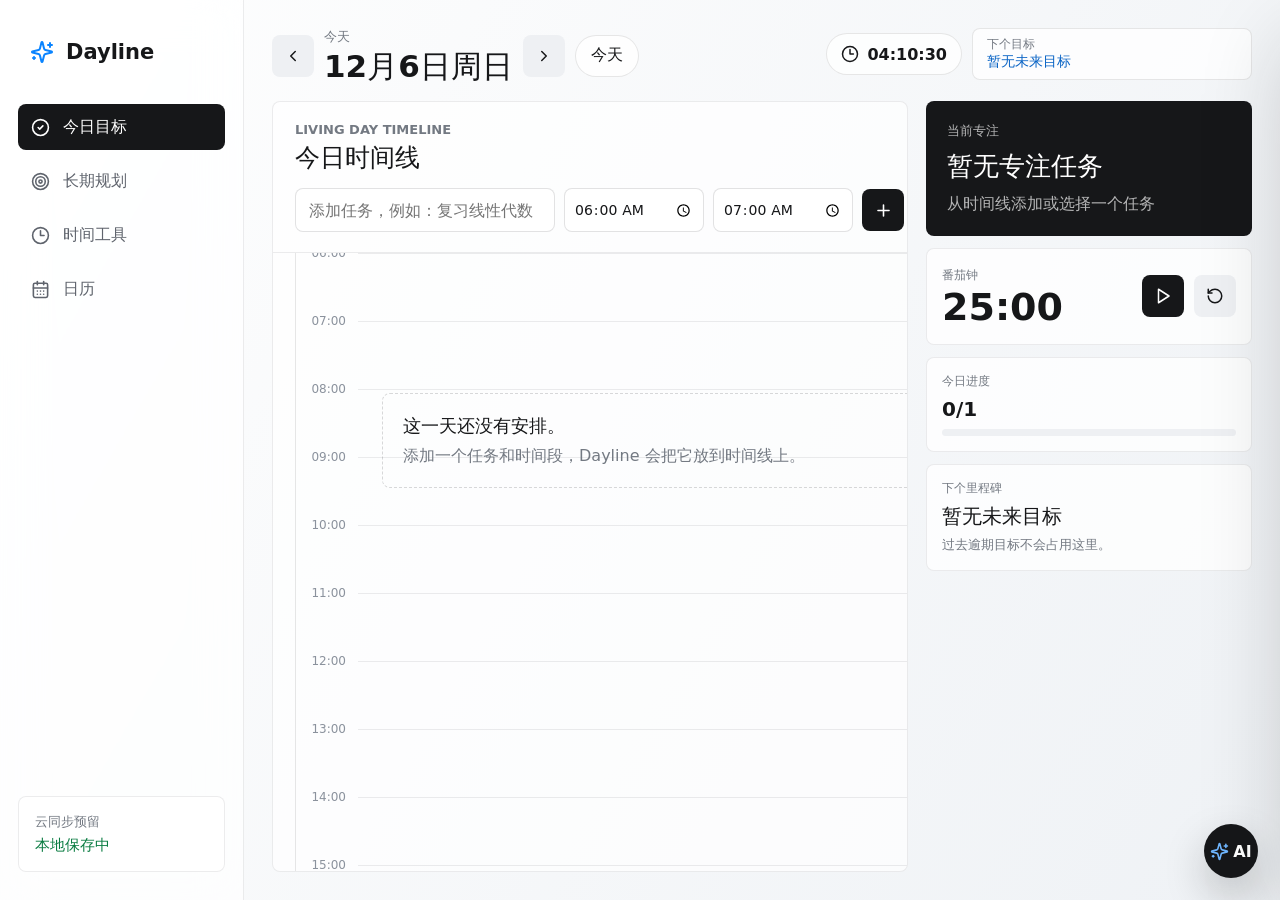
==== update.html @ 3f4455cf "Publish PWA cache reset entry" ====
<!doctype html>
<html lang="zh-CN">
  <head>
    <meta charset="UTF-8" />
    <meta name="viewport" content="width=device-width, initial-scale=1.0" />
    <meta http-equiv="Cache-Control" content="no-store" />
    <meta name="theme-color" content="#f6f7f9" />
    <title>Dayline 正在更新</title>
    <style>
      :root {
        color: #161719;
        background: #f6f7f9;
        font-family:
          Inter, ui-sans-serif, system-ui, -apple-system, BlinkMacSystemFont, "Segoe UI", "Noto Sans CJK SC",
          "Microsoft YaHei", sans-serif;
      }

      * {
        box-sizing: border-box;
      }

      body {
        display: grid;
        min-height: 100dvh;
        margin: 0;
        place-items: center;
        padding: 24px;
      }

      main {
        display: grid;
        gap: 14px;
        width: min(440px, 100%);
        padding: 26px;
        border: 1px solid rgba(22, 23, 25, 0.1);
        border-radius: 12px;
        background: rgba(255, 255, 255, 0.92);
      }

      span {
        color: #0a64c5;
        font-size: 13px;
        font-weight: 780;
      }

      h1 {
        margin: 0;
        font-size: 28px;
      }

      p {
        margin: 0;
        color: #5f646d;
        line-height: 1.6;
      }

      button,
      a {
        display: inline-flex;
        align-items: center;
        justify-content: center;
        min-height: 42px;
        border: 0;
        border-radius: 8px;
        padding: 0 14px;
        background: #161719;
        color: #fff;
        font: inherit;
        font-weight: 740;
        text-decoration: none;
      }
    </style>
  </head>
  <body>
    <main>
      <span>Dayline</span>
      <h1>正在切换到最新版</h1>
      <p id="status">正在清理旧缓存，这不会删除你的账号数据。</p>
      <button id="retry" type="button">重新尝试更新</button>
      <a href="./?v=12">直接进入新版</a>
    </main>
    <script>
      async function updateDayline() {
        const status = document.getElementById('status');
        try {
          if ('serviceWorker' in navigator) {
            const registrations = await navigator.serviceWorker.getRegistrations();
            await Promise.all(registrations.map((registration) => registration.unregister()));
          }

          if ('caches' in window) {
            const keys = await caches.keys();
            await Promise.all(keys.filter((key) => key.startsWith('dayline-pwa-')).map((key) => caches.delete(key)));
          }

          status.textContent = '更新完成，正在进入新版。';
          window.setTimeout(() => {
            window.location.replace('./?v=12&updated=' + Date.now());
          }, 500);
        } catch (error) {
          console.error(error);
          status.textContent = '自动更新失败，请点击“直接进入新版”，或删除旧桌面图标后重新添加。';
        }
      }

      document.getElementById('retry').addEventListener('click', updateDayline);
      updateDayline();
    </script>
  </body>
</html>
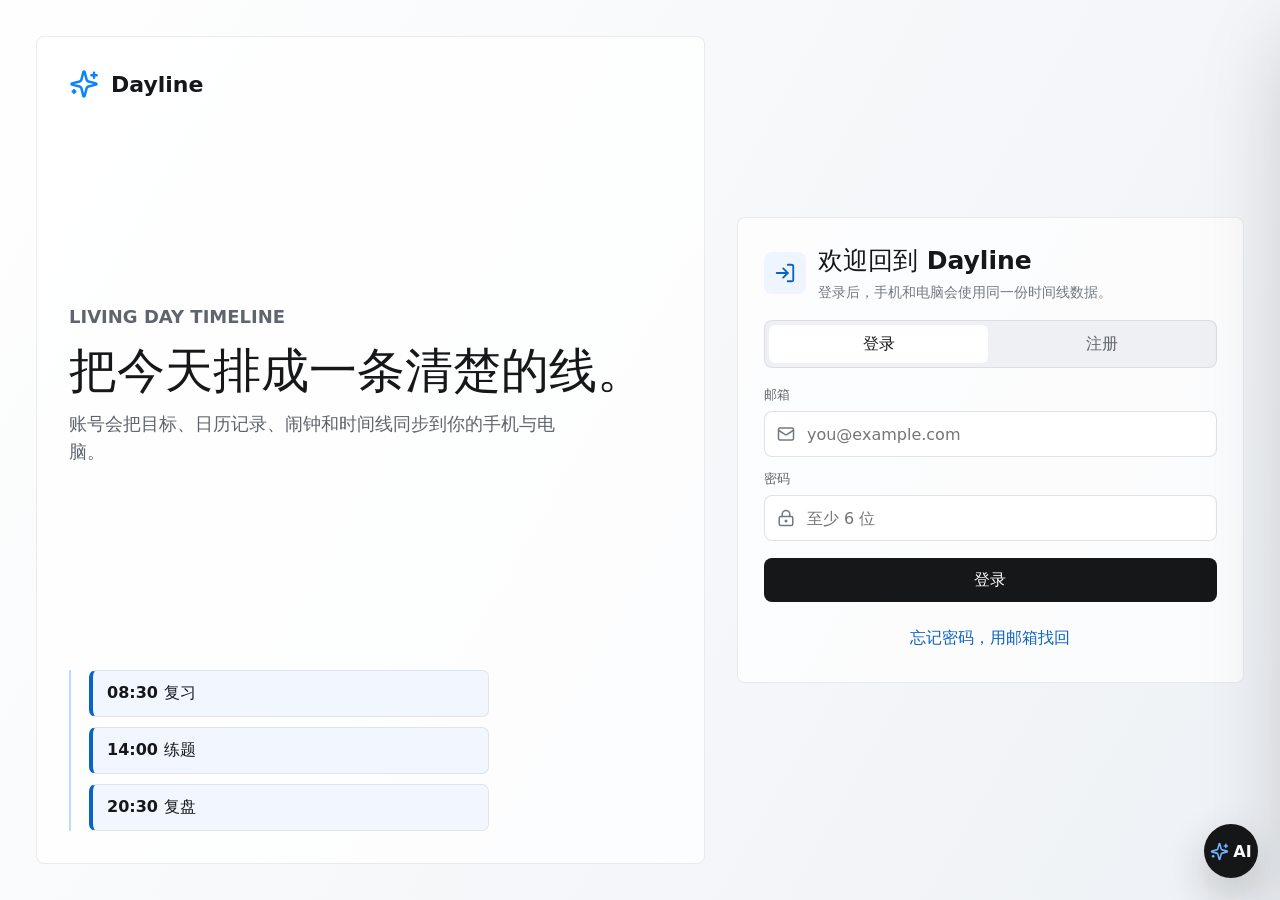
==== commit 23bf42e2: "Restore cloud-enabled GitHub Pages build" ====
--- a/update.html
+++ b/update.html
@@ -77,7 +77,7 @@
       <h1>正在切换到最新版</h1>
       <p id="status">正在清理旧缓存，这不会删除你的账号数据。</p>
       <button id="retry" type="button">重新尝试更新</button>
-      <a href="./?v=12">直接进入新版</a>
+      <a href="./?v=13">直接进入新版</a>
     </main>
     <script>
       async function updateDayline() {
@@ -95,7 +95,7 @@
 
           status.textContent = '更新完成，正在进入新版。';
           window.setTimeout(() => {
-            window.location.replace('./?v=12&updated=' + Date.now());
+            window.location.replace('./?v=13&updated=' + Date.now());
           }, 500);
         } catch (error) {
           console.error(error);
@@ -108,4 +108,3 @@
     </script>
   </body>
 </html>
-
